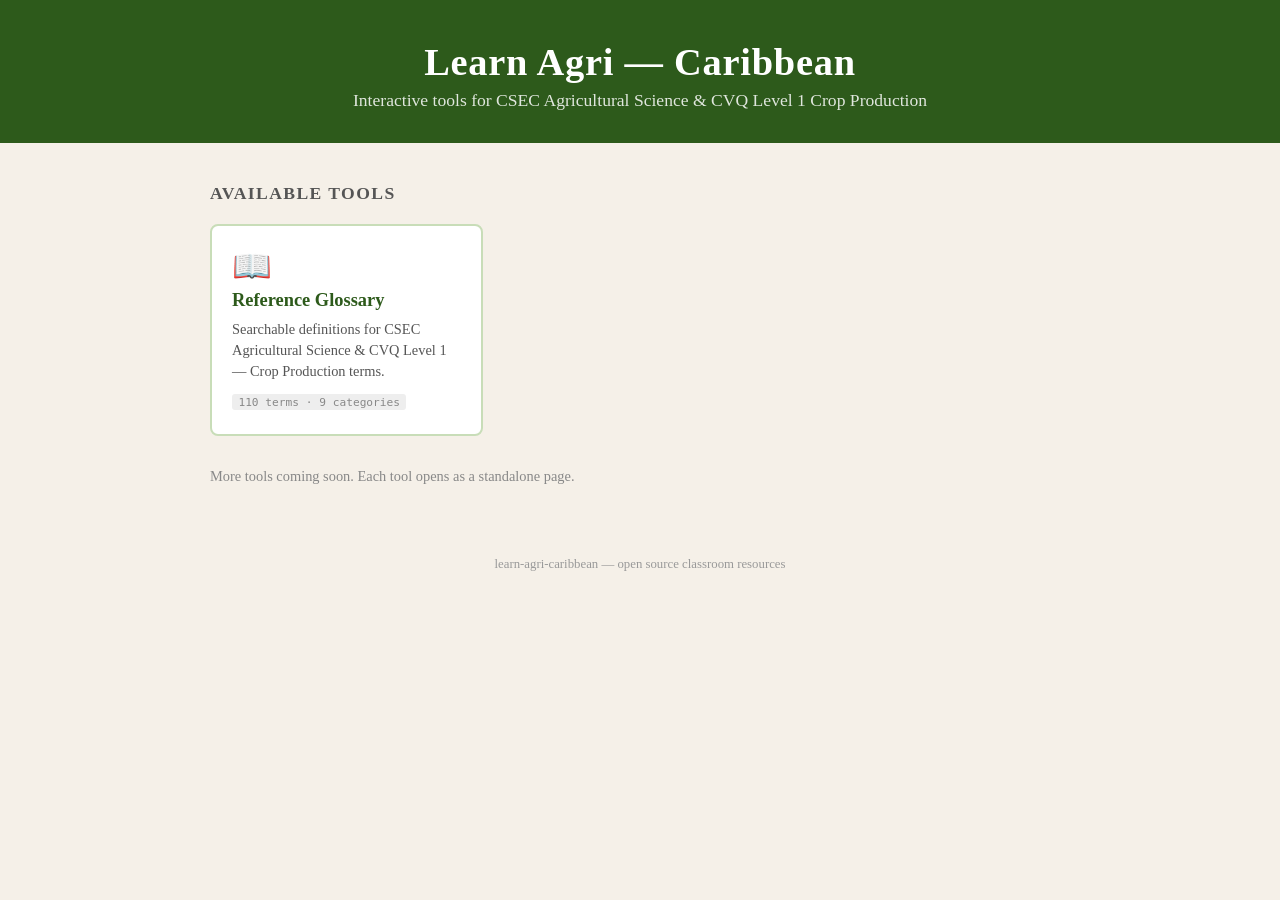
==== docs/index.html @ ecc4192a "rename assets directory" ====
<!DOCTYPE html>
<html lang="en">
<head>
  <meta charset="UTF-8">
  <meta name="viewport" content="width=device-width, initial-scale=1.0">
  <title>Learn Agri — Caribbean</title>
  <style>
    *, *::before, *::after { box-sizing: border-box; margin: 0; padding: 0; }

    body {
      font-family: Georgia, 'Times New Roman', serif;
      background: #f5f0e8;
      color: #1a1a1a;
      min-height: 100vh;
    }

    header {
      background: #2d5a1b;
      color: #fff;
      padding: 2.5rem 1.5rem 2rem;
      text-align: center;
    }

    header h1 {
      font-size: 2.4rem;
      letter-spacing: 0.02em;
      margin-bottom: 0.4rem;
    }

    header p {
      font-size: 1.1rem;
      opacity: 0.85;
    }

    main {
      max-width: 900px;
      margin: 2.5rem auto;
      padding: 0 1.25rem;
    }

    h2 {
      font-size: 1.1rem;
      text-transform: uppercase;
      letter-spacing: 0.08em;
      color: #555;
      margin-bottom: 1.25rem;
    }

    .grid {
      display: grid;
      grid-template-columns: repeat(auto-fill, minmax(240px, 1fr));
      gap: 1.25rem;
    }

    .card {
      background: #fff;
      border: 2px solid #c8ddb8;
      border-radius: 8px;
      padding: 1.5rem 1.25rem;
      text-decoration: none;
      color: inherit;
      transition: border-color 0.15s, box-shadow 0.15s;
      display: flex;
      flex-direction: column;
      gap: 0.5rem;
    }

    .card:hover, .card:focus {
      border-color: #2d5a1b;
      box-shadow: 0 3px 12px rgba(45,90,27,0.15);
      outline: none;
    }

    .card .icon {
      font-size: 2rem;
      line-height: 1;
    }

    .card .title {
      font-size: 1.15rem;
      font-weight: bold;
      color: #2d5a1b;
    }

    .card .desc {
      font-size: 0.9rem;
      color: #555;
      line-height: 1.45;
    }

    .card.coming-soon {
      opacity: 0.5;
      pointer-events: none;
      cursor: default;
    }

    .badge {
      display: inline-block;
      font-size: 0.7rem;
      font-family: monospace;
      background: #eee;
      color: #888;
      border-radius: 3px;
      padding: 0.1rem 0.4rem;
      margin-top: 0.25rem;
      align-self: flex-start;
    }

    footer {
      text-align: center;
      padding: 2rem 1rem;
      font-size: 0.8rem;
      color: #999;
    }
  </style>
</head>
<body>

<header>
  <h1>Learn Agri — Caribbean</h1>
  <p>Interactive tools for CSEC Agricultural Science &amp; CVQ Level 1 Crop Production</p>
</header>

<main>
  <h2>Available Tools</h2>
  <div class="grid">

    <a class="card" href="glossary/index.html">
      <span class="icon">📖</span>
      <span class="title">Reference Glossary</span>
      <span class="desc">Searchable definitions for CSEC Agricultural Science &amp; CVQ Level 1 — Crop Production terms.</span>
      <span class="badge">110 terms · 9 categories</span>
    </a>

    <!-- Add new tool cards above this comment -->

  </div>

  <p style="margin-top:2rem;color:#888;font-size:0.9rem;">
    More tools coming soon. Each tool opens as a standalone page.
  </p>
</main>

<footer>
  learn-agri-caribbean &mdash; open source classroom resources
</footer>

</body>
</html>
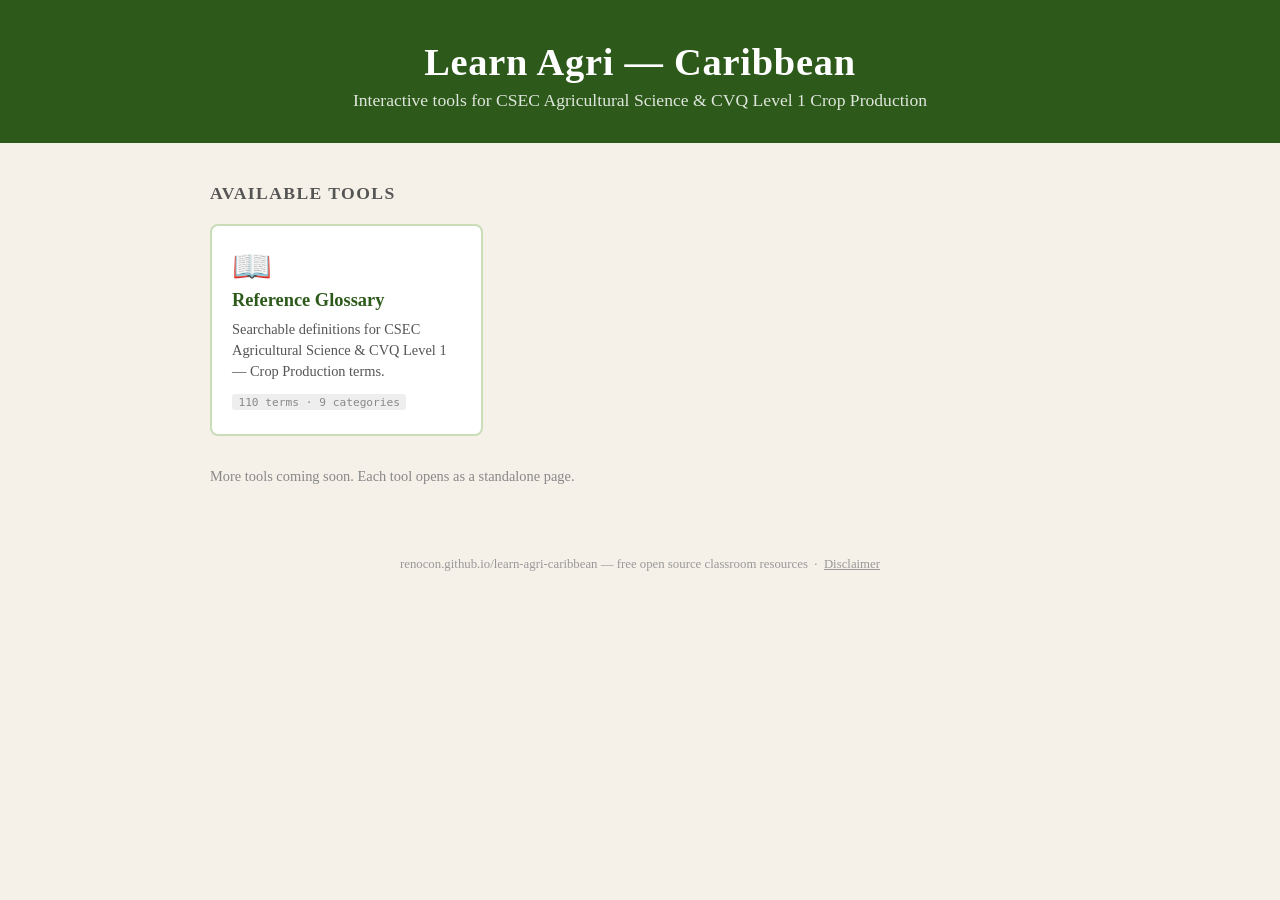
==== commit 968a2965: "add SEO and disclaimer" ====
--- a/docs/index.html
+++ b/docs/index.html
@@ -3,7 +3,42 @@
 <head>
   <meta charset="UTF-8">
   <meta name="viewport" content="width=device-width, initial-scale=1.0">
-  <title>Learn Agri — Caribbean</title>
+  <title>Learn Agri Caribbean | Free CSEC &amp; CVQ Agricultural Science Tools</title>
+
+  <!-- SEO -->
+  <meta name="description" content="Free interactive tools for CSEC Agricultural Science and CVQ Level 1 Crop Production. Searchable glossary, crop calendar, grow box simulator, and more — built for Caribbean students and teachers.">
+  <meta name="keywords" content="CSEC agricultural science, CVQ crop production, Caribbean agriculture, grow box operations, agricultural science glossary, Trinidad and Tobago agriculture, CXC agriculture, crop production tools">
+  <meta name="author" content="learn-agri-caribbean">
+  <link rel="canonical" href="https://renocon.github.io/learn-agri-caribbean/">
+
+  <!-- Open Graph -->
+  <meta property="og:type" content="website">
+  <meta property="og:url" content="https://renocon.github.io/learn-agri-caribbean/">
+  <meta property="og:title" content="Learn Agri Caribbean | Free CSEC &amp; CVQ Agricultural Science Tools">
+  <meta property="og:description" content="Free interactive tools for CSEC Agricultural Science and CVQ Level 1 Crop Production. Searchable glossary, crop calendar, grow box simulator, and more.">
+  <meta property="og:site_name" content="Learn Agri Caribbean">
+
+  <!-- Twitter Card -->
+  <meta name="twitter:card" content="summary">
+  <meta name="twitter:title" content="Learn Agri Caribbean | Free CSEC &amp; CVQ Agricultural Science Tools">
+  <meta name="twitter:description" content="Free interactive tools for CSEC Agricultural Science and CVQ Level 1 Crop Production — built for Caribbean students and teachers.">
+
+  <!-- Structured Data -->
+  <script type="application/ld+json">
+  {
+    "@context": "https://schema.org",
+    "@type": "WebSite",
+    "name": "Learn Agri Caribbean",
+    "url": "https://renocon.github.io/learn-agri-caribbean/",
+    "description": "Free interactive tools for CSEC Agricultural Science and CVQ Level 1 Crop Production, built for Caribbean students and teachers.",
+    "inLanguage": "en",
+    "audience": {
+      "@type": "EducationalAudience",
+      "educationalRole": "student"
+    }
+  }
+  </script>
+
   <style>
     *, *::before, *::after { box-sizing: border-box; margin: 0; padding: 0; }
 
@@ -142,7 +177,9 @@
 </main>
 
 <footer>
-  learn-agri-caribbean &mdash; open source classroom resources
+  <a href="https://renocon.github.io/learn-agri-caribbean/" style="color:inherit;text-decoration:none;">renocon.github.io/learn-agri-caribbean</a> &mdash; free open source classroom resources
+  &nbsp;&middot;&nbsp;
+  <a href="disclaimer/index.html" style="color:inherit;">Disclaimer</a>
 </footer>
 
 </body>
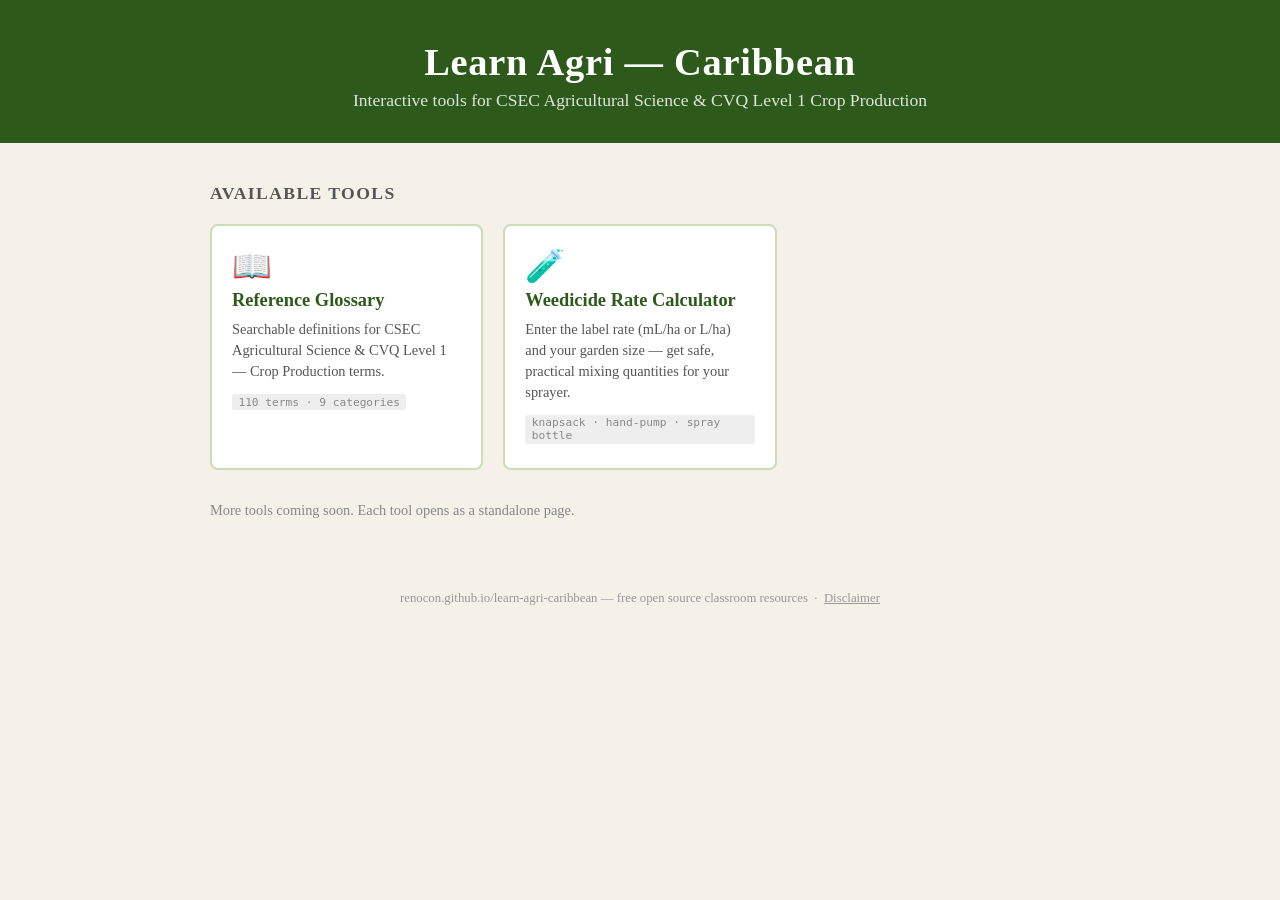
==== commit 7c350b6b: "add weedicide rate calculator" ====
--- a/docs/index.html
+++ b/docs/index.html
@@ -167,6 +167,13 @@
       <span class="badge">110 terms · 9 categories</span>
     </a>
 
+    <a class="card" href="weedicide-calc/index.html">
+      <span class="icon">🧪</span>
+      <span class="title">Weedicide Rate Calculator</span>
+      <span class="desc">Enter the label rate (mL/ha or L/ha) and your garden size — get safe, practical mixing quantities for your sprayer.</span>
+      <span class="badge">knapsack · hand-pump · spray bottle</span>
+    </a>
+
     <!-- Add new tool cards above this comment -->
 
   </div>
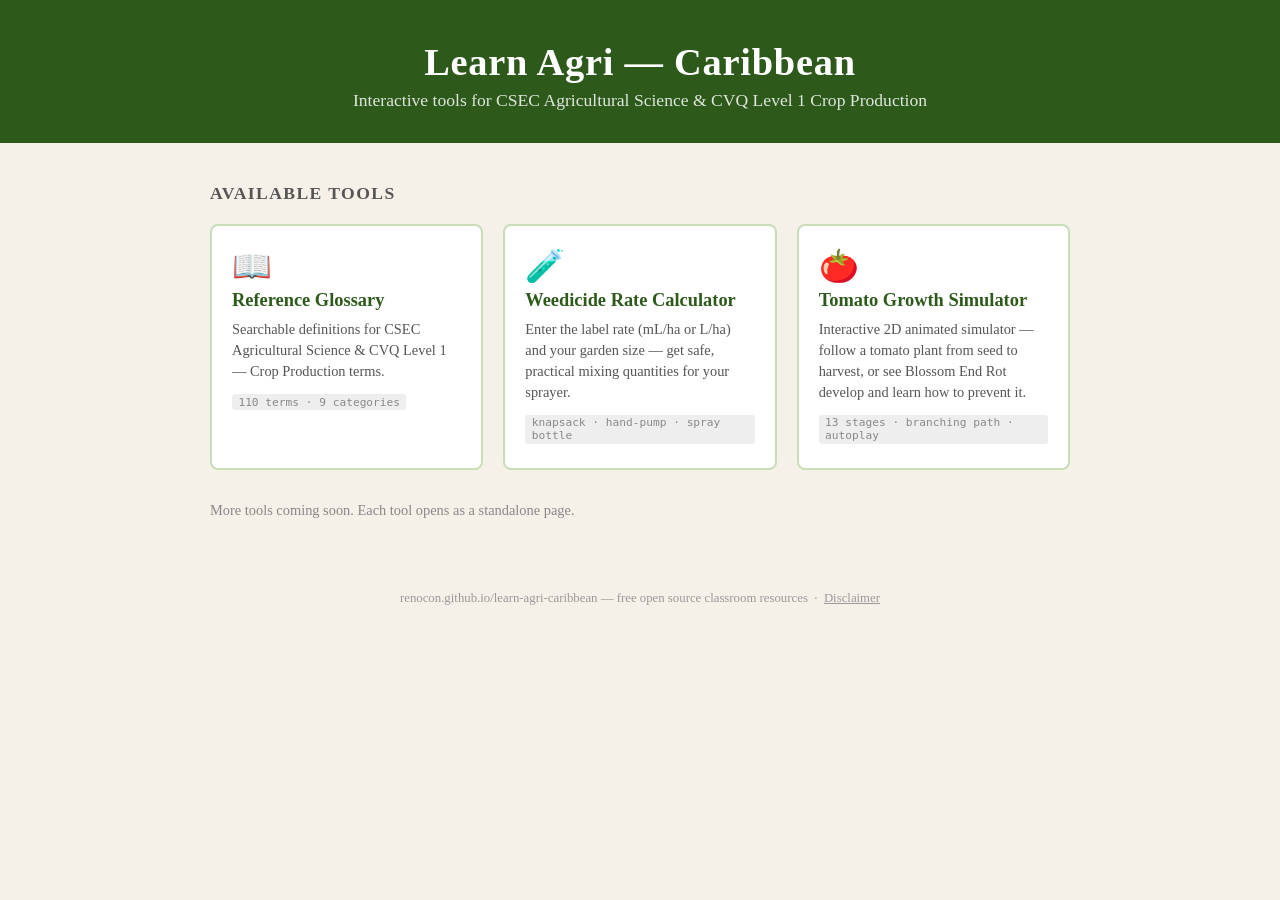
==== commit edbb701f: "add tomato plant simulator" ====
--- a/docs/index.html
+++ b/docs/index.html
@@ -174,6 +174,13 @@
       <span class="badge">knapsack · hand-pump · spray bottle</span>
     </a>
 
+    <a class="card" href="tomato-sim/index.html">
+      <span class="icon">🍅</span>
+      <span class="title">Tomato Growth Simulator</span>
+      <span class="desc">Interactive 2D animated simulator — follow a tomato plant from seed to harvest, or see Blossom End Rot develop and learn how to prevent it.</span>
+      <span class="badge">13 stages · branching path · autoplay</span>
+    </a>
+
     <!-- Add new tool cards above this comment -->
 
   </div>
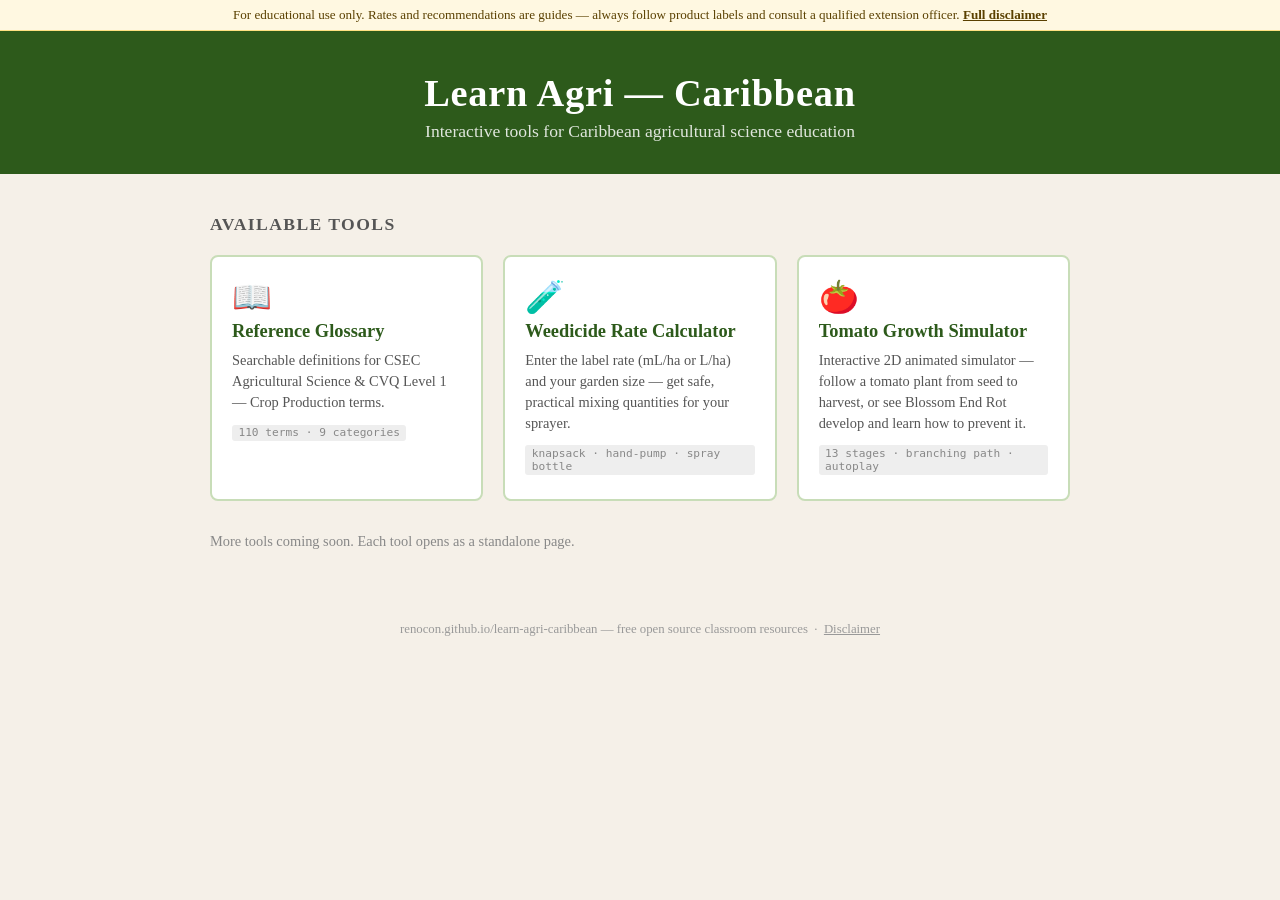
==== commit 1586aebd: "improve disclaimer presence and reduce mention of established bodies" ====
--- a/docs/index.html
+++ b/docs/index.html
@@ -147,13 +147,17 @@
       font-size: 0.8rem;
       color: #999;
     }
+  .disclaim-bar{background:#fff8e1;border-bottom:1px solid #ffe082;font-size:0.82rem;text-align:center;padding:0.35rem 1rem;color:#5a4000;line-height:1.4}
+  .disclaim-bar a{color:#5a4000;font-weight:600}
   </style>
 </head>
 <body>
 
+<div class="disclaim-bar">For educational use only. Rates and recommendations are guides — always follow product labels and consult a qualified extension officer. <a href="disclaimer/index.html">Full disclaimer</a></div>
+
 <header>
   <h1>Learn Agri — Caribbean</h1>
-  <p>Interactive tools for CSEC Agricultural Science &amp; CVQ Level 1 Crop Production</p>
+  <p>Interactive tools for Caribbean agricultural science education</p>
 </header>
 
 <main>
